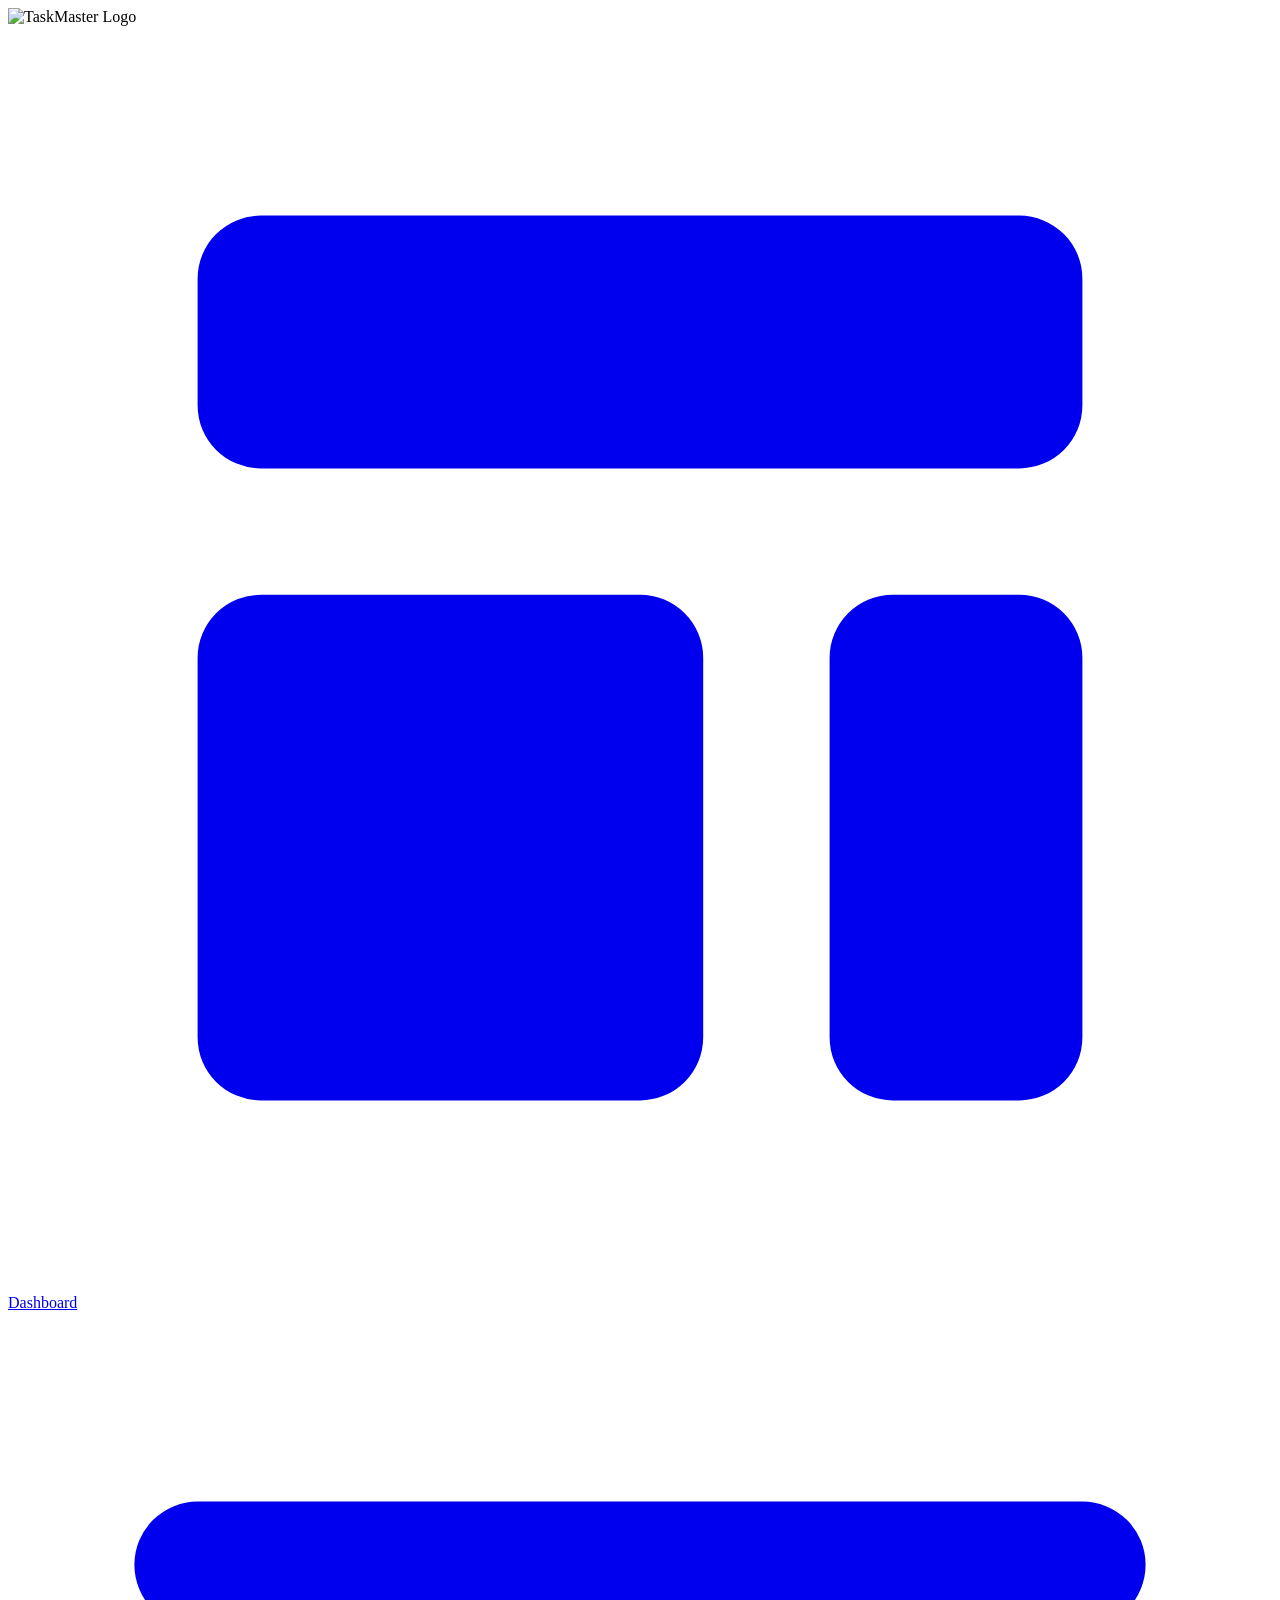
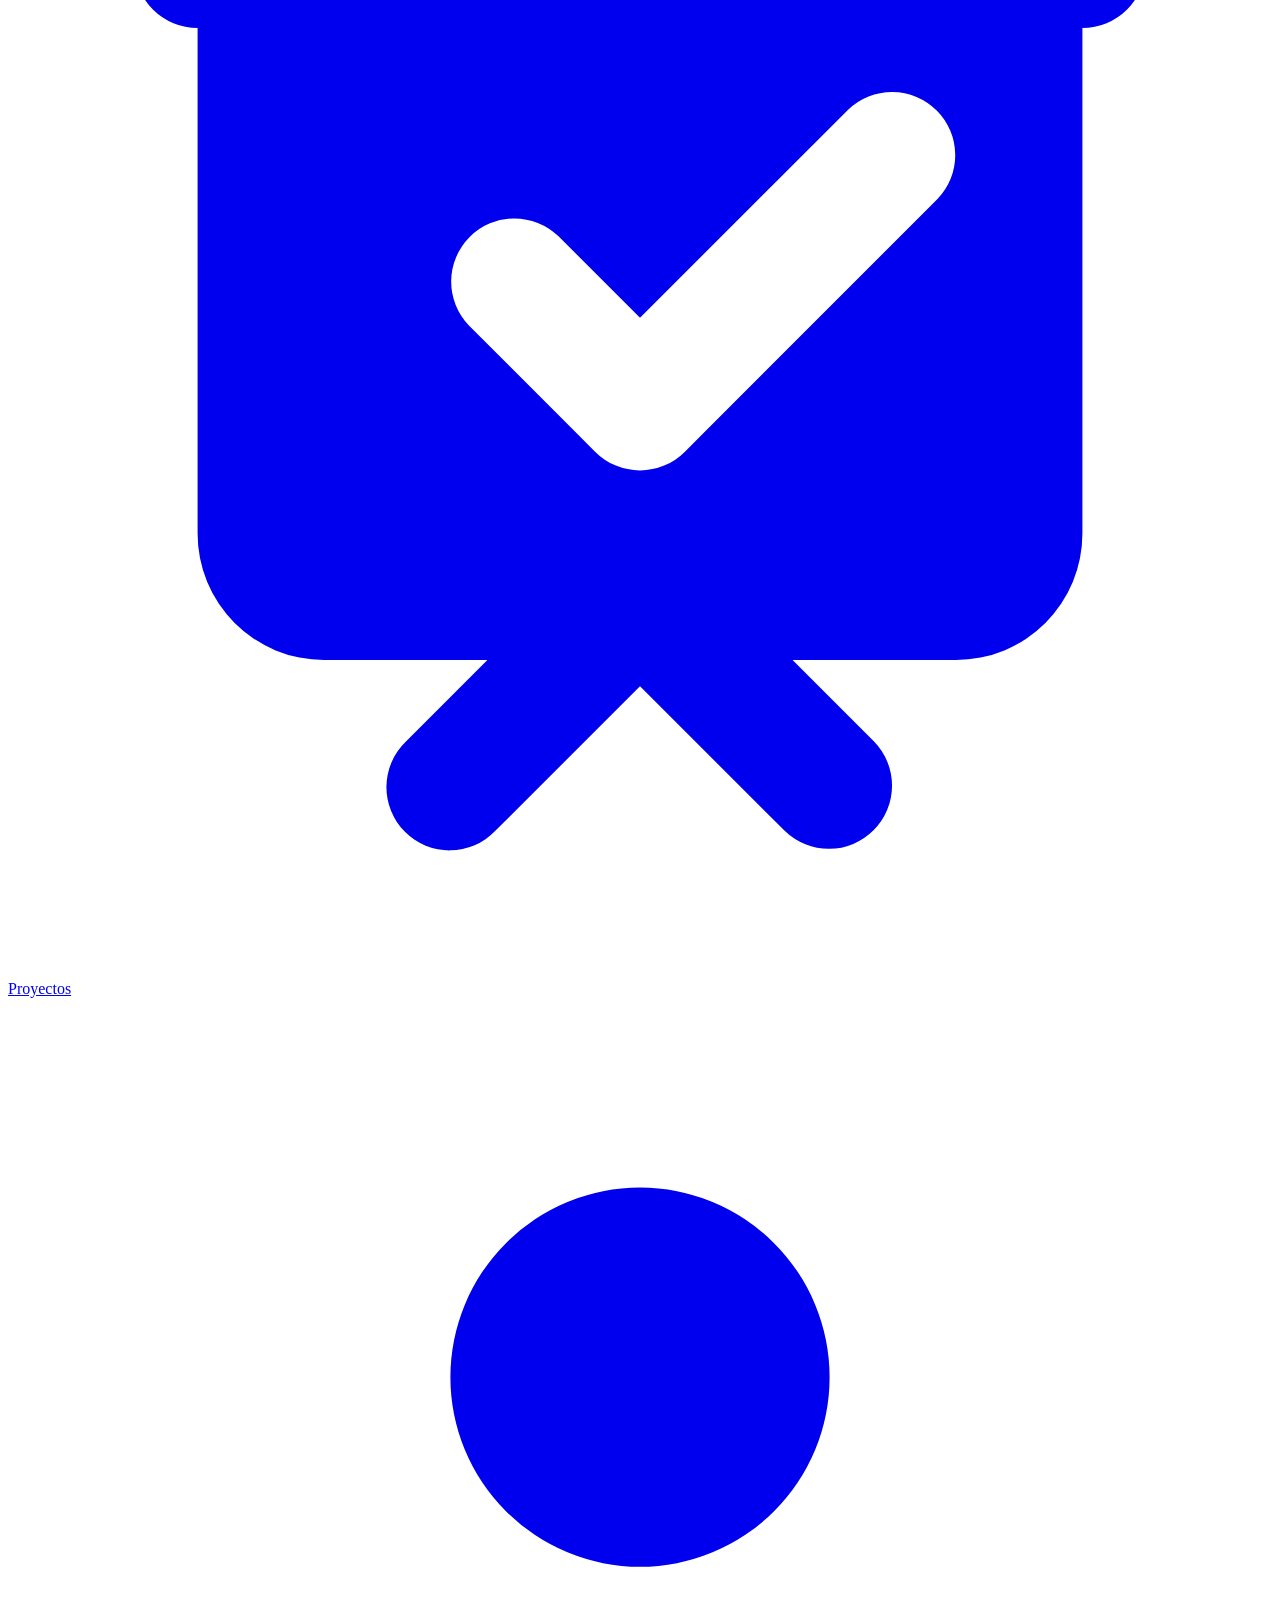
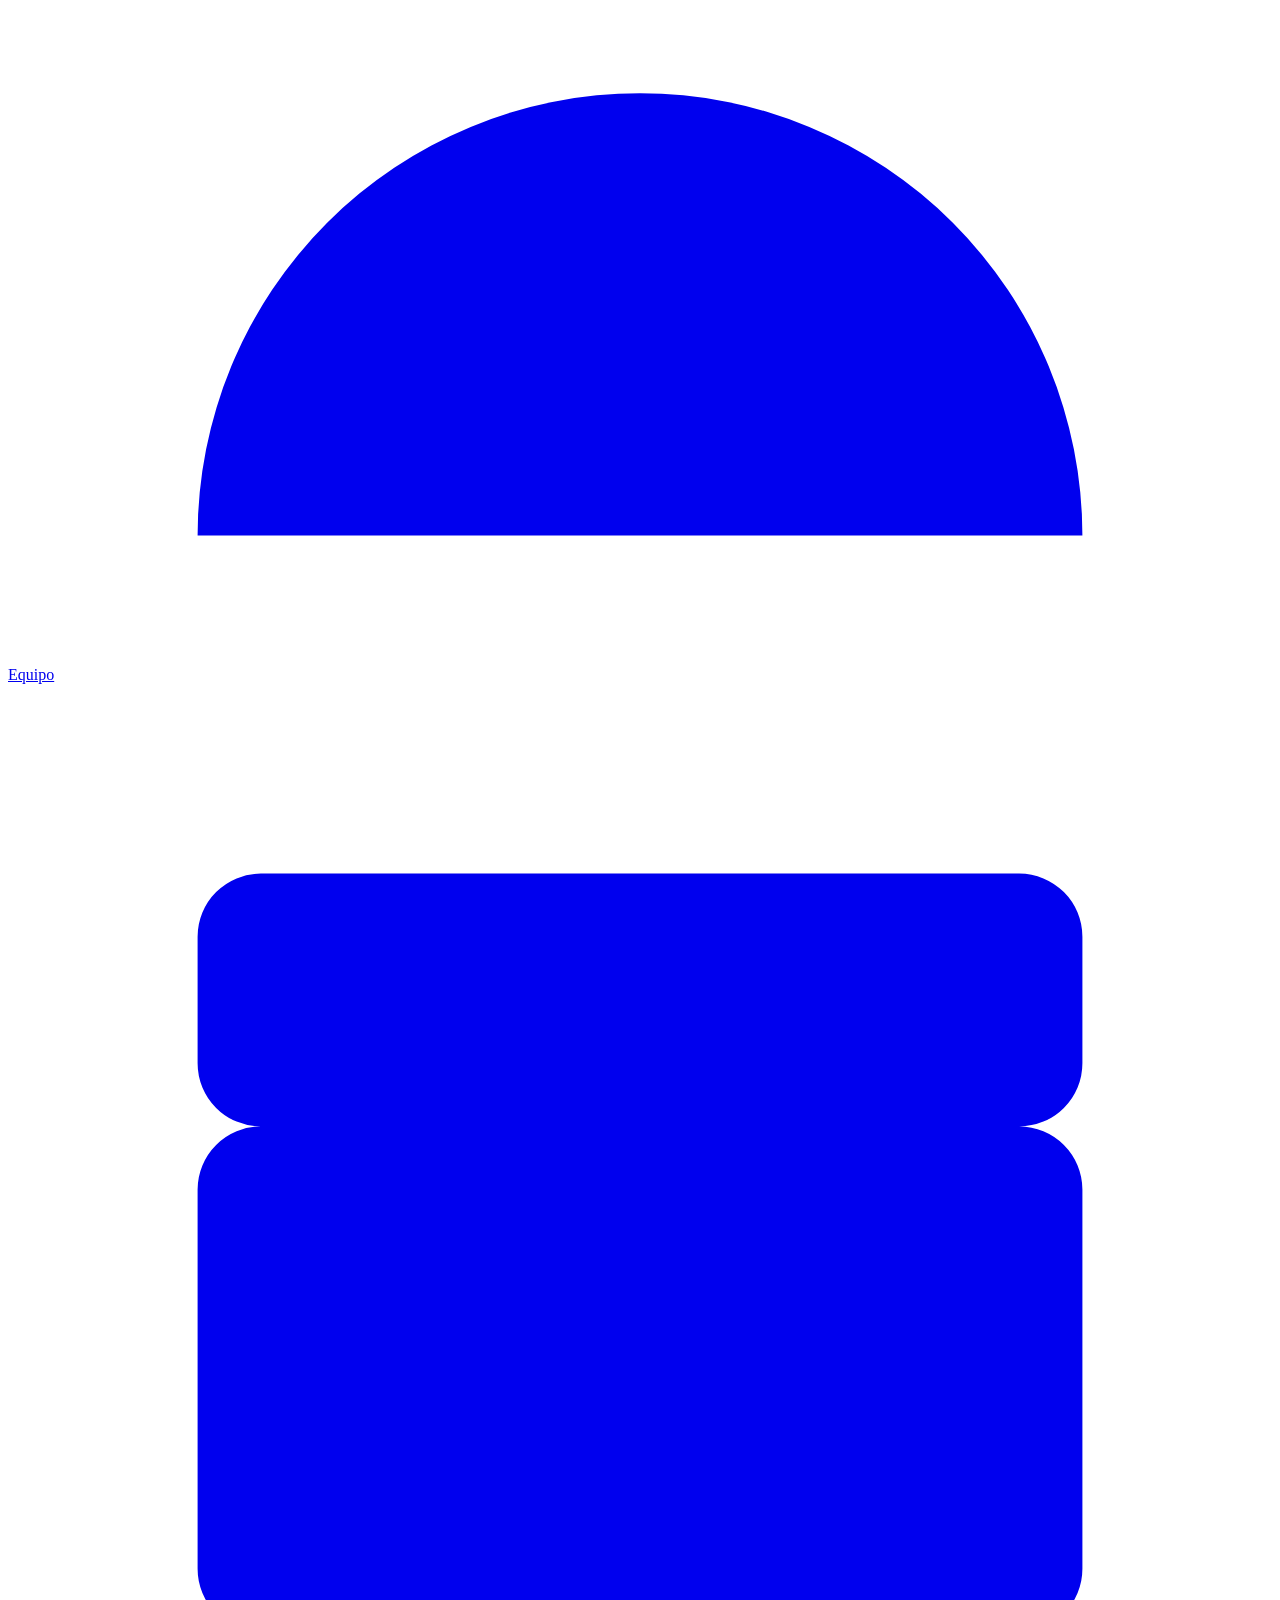
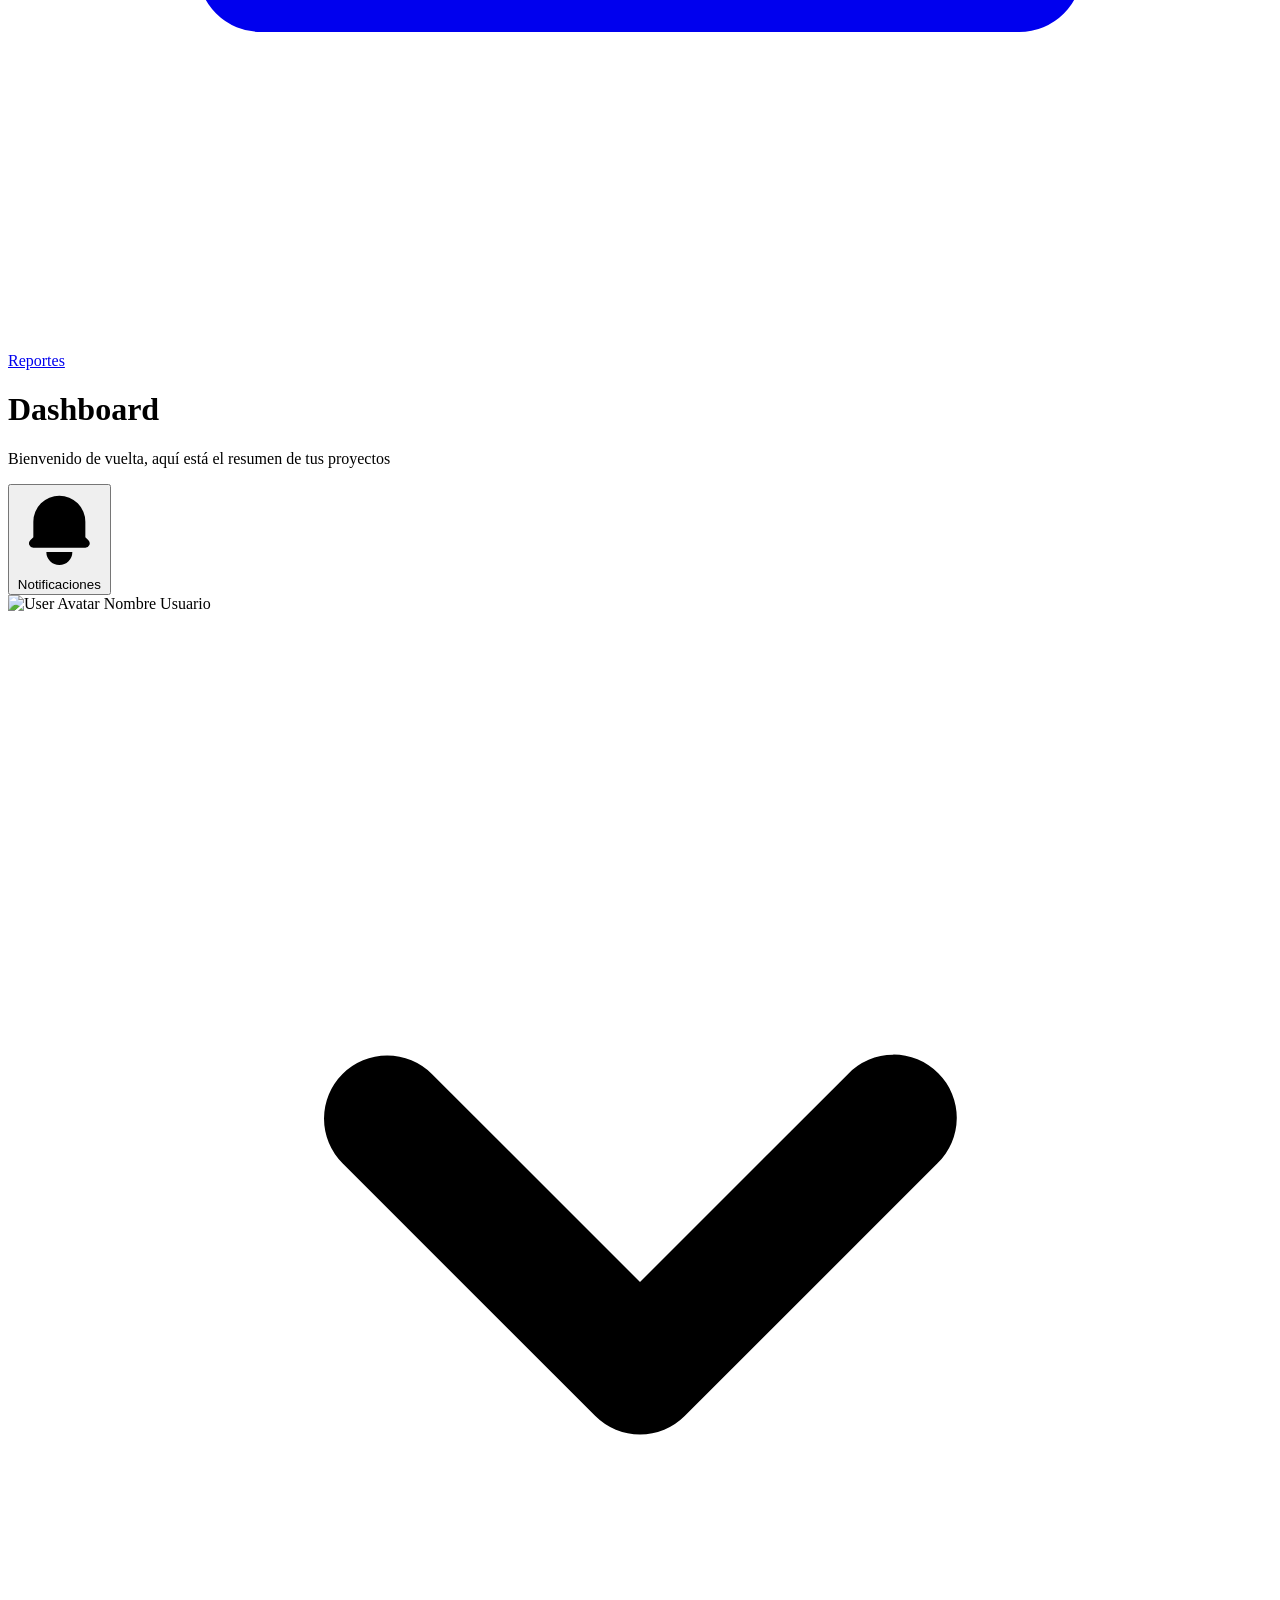
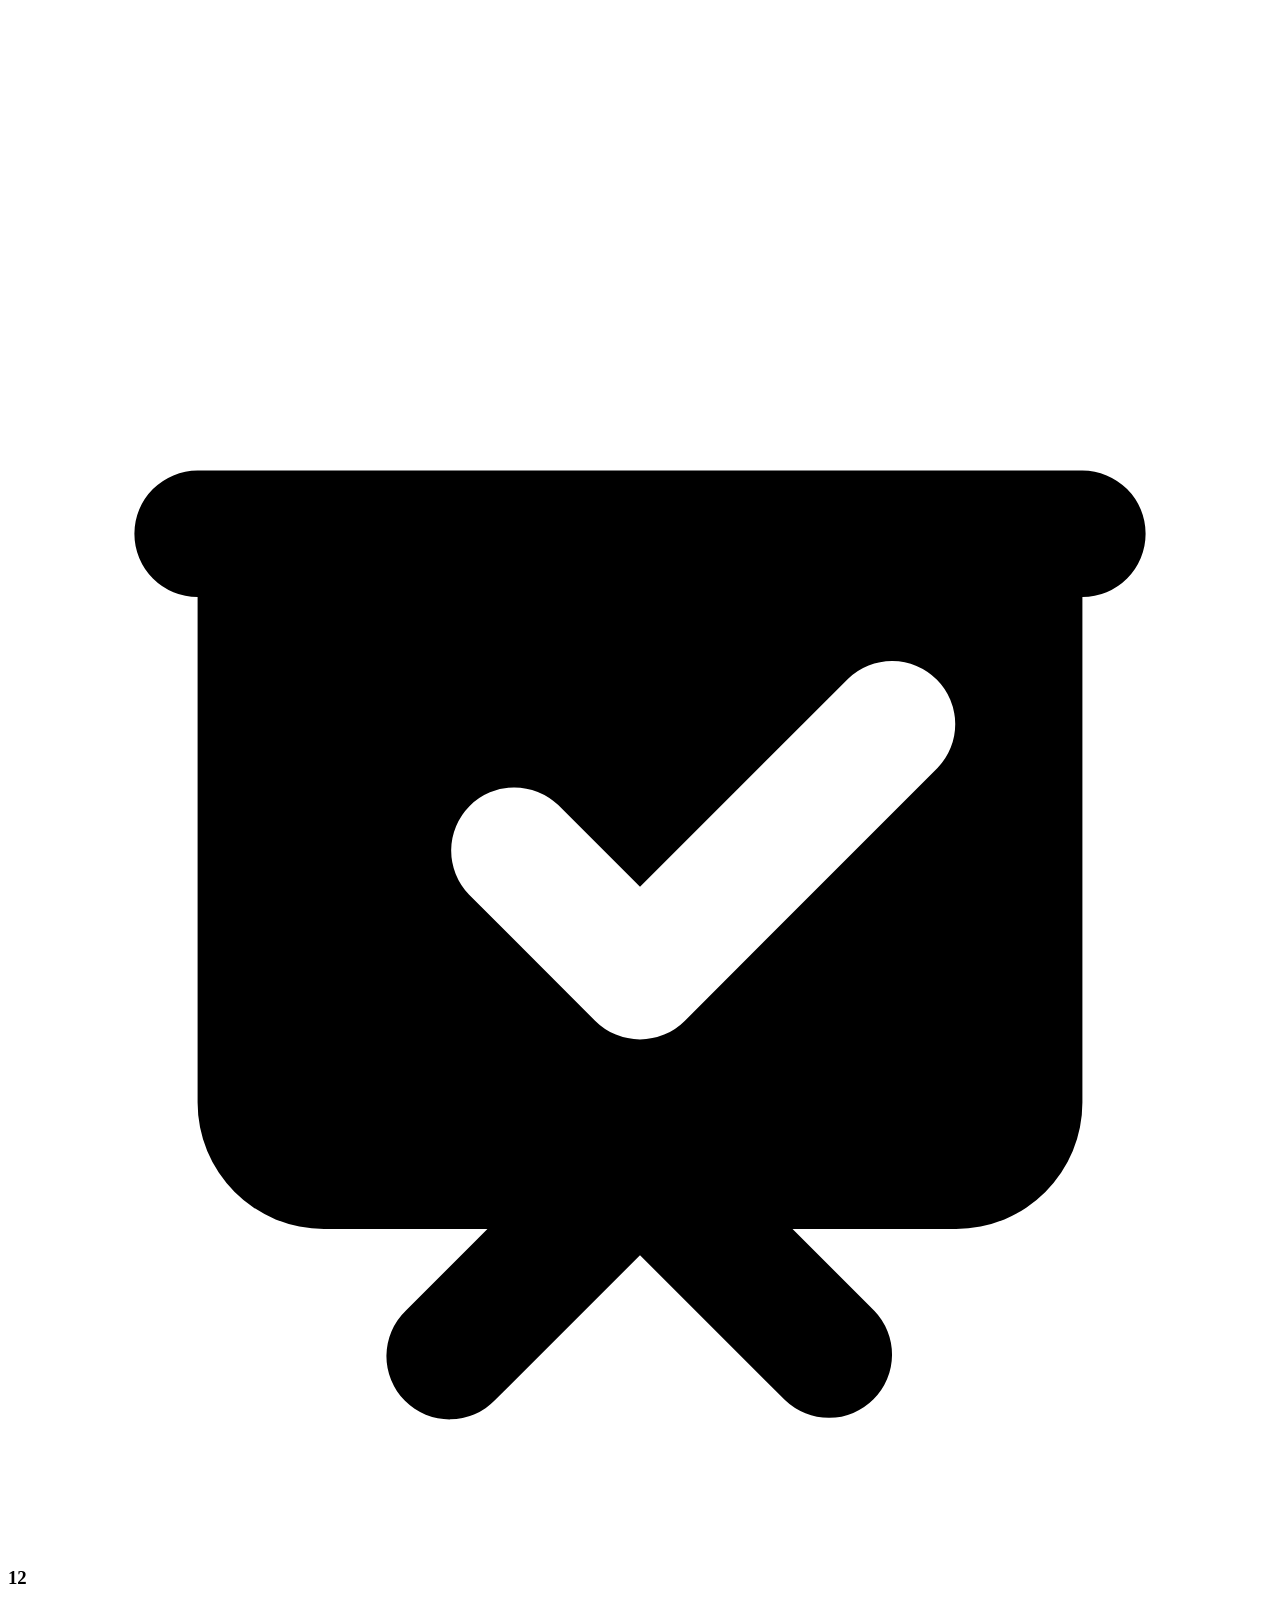
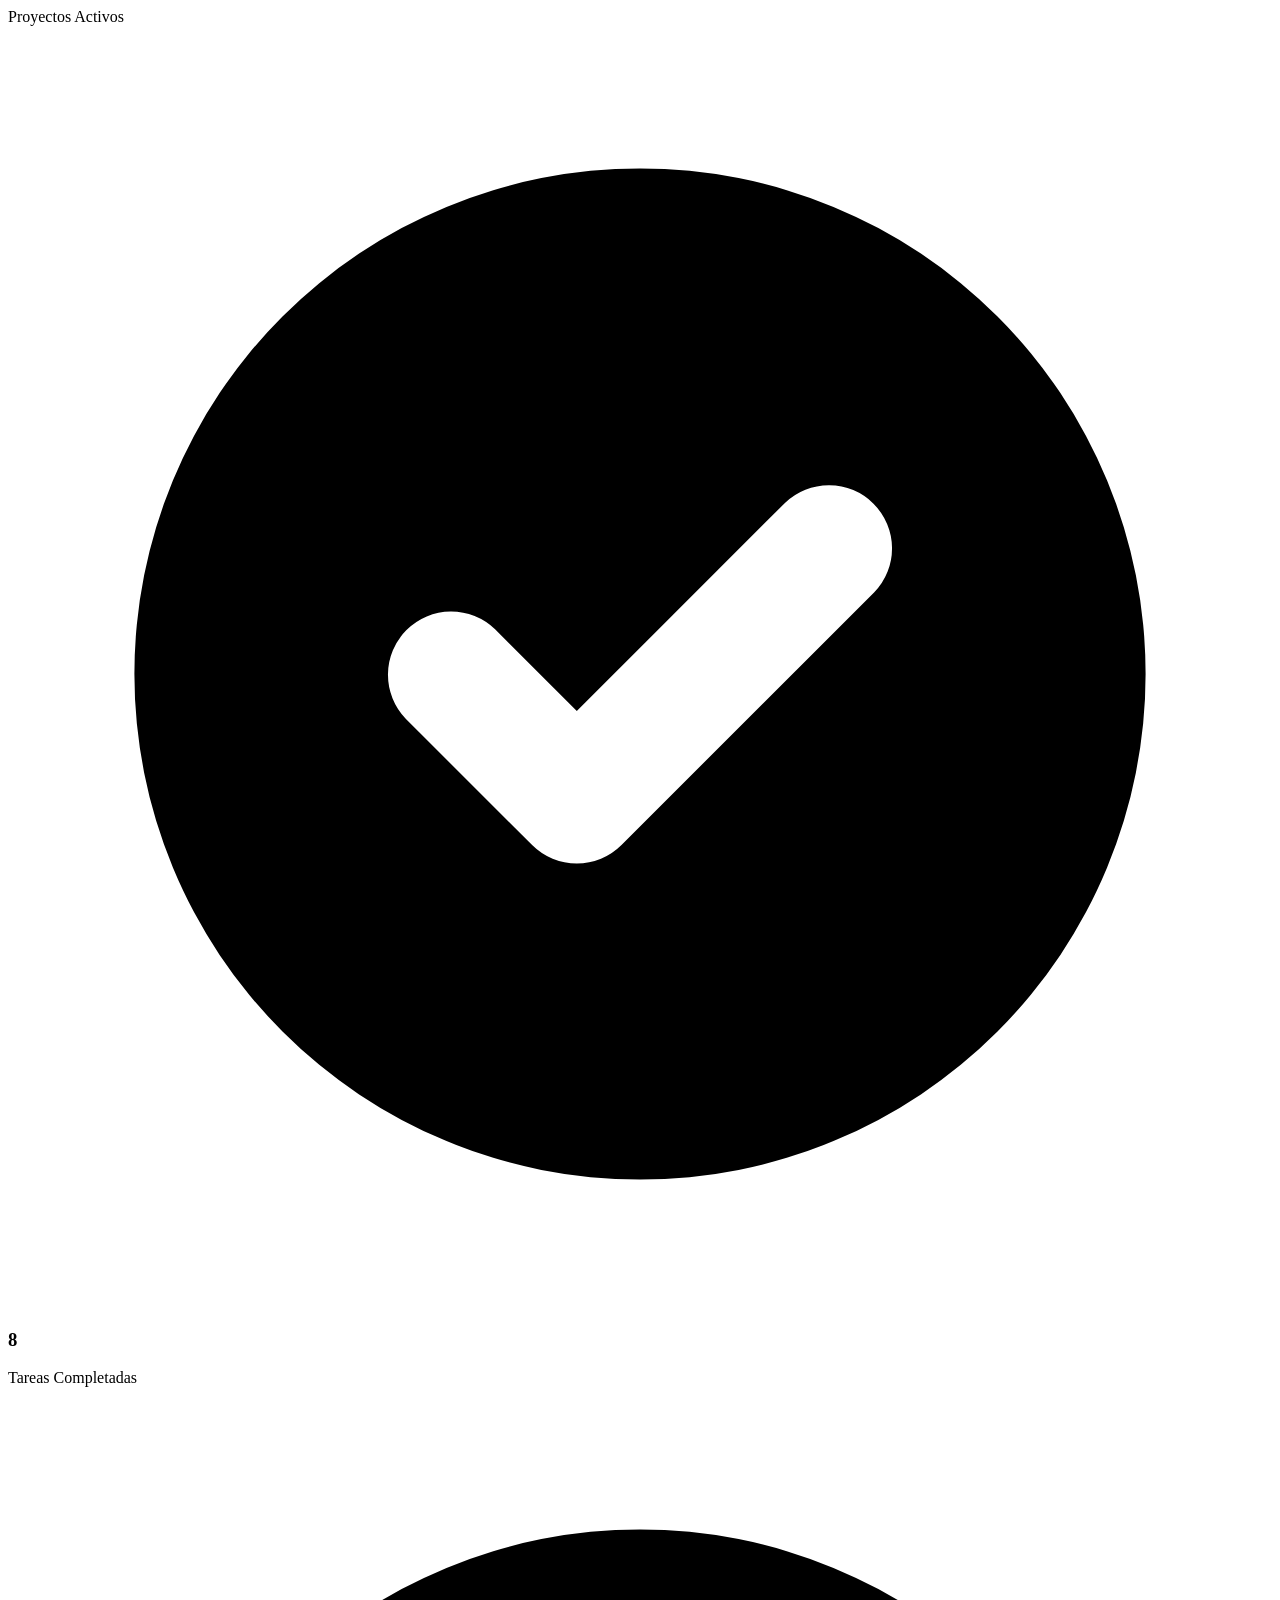
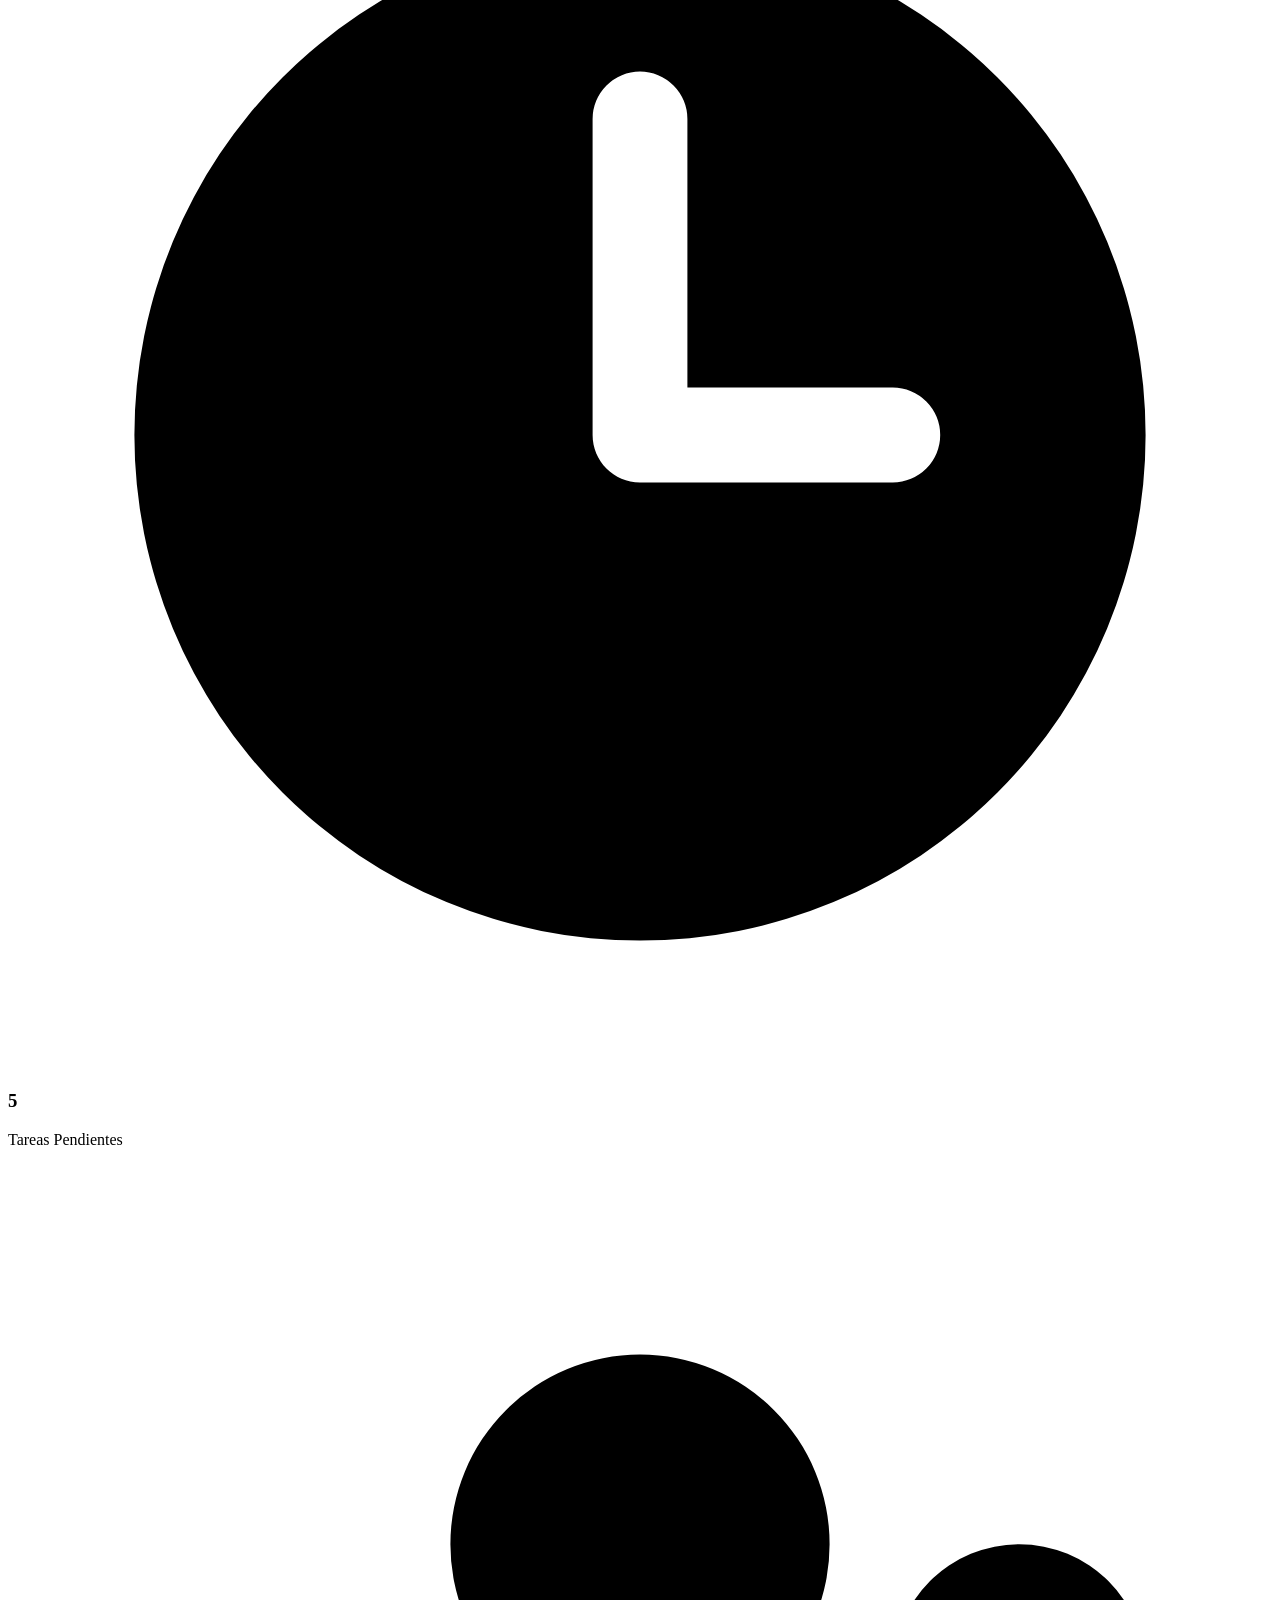
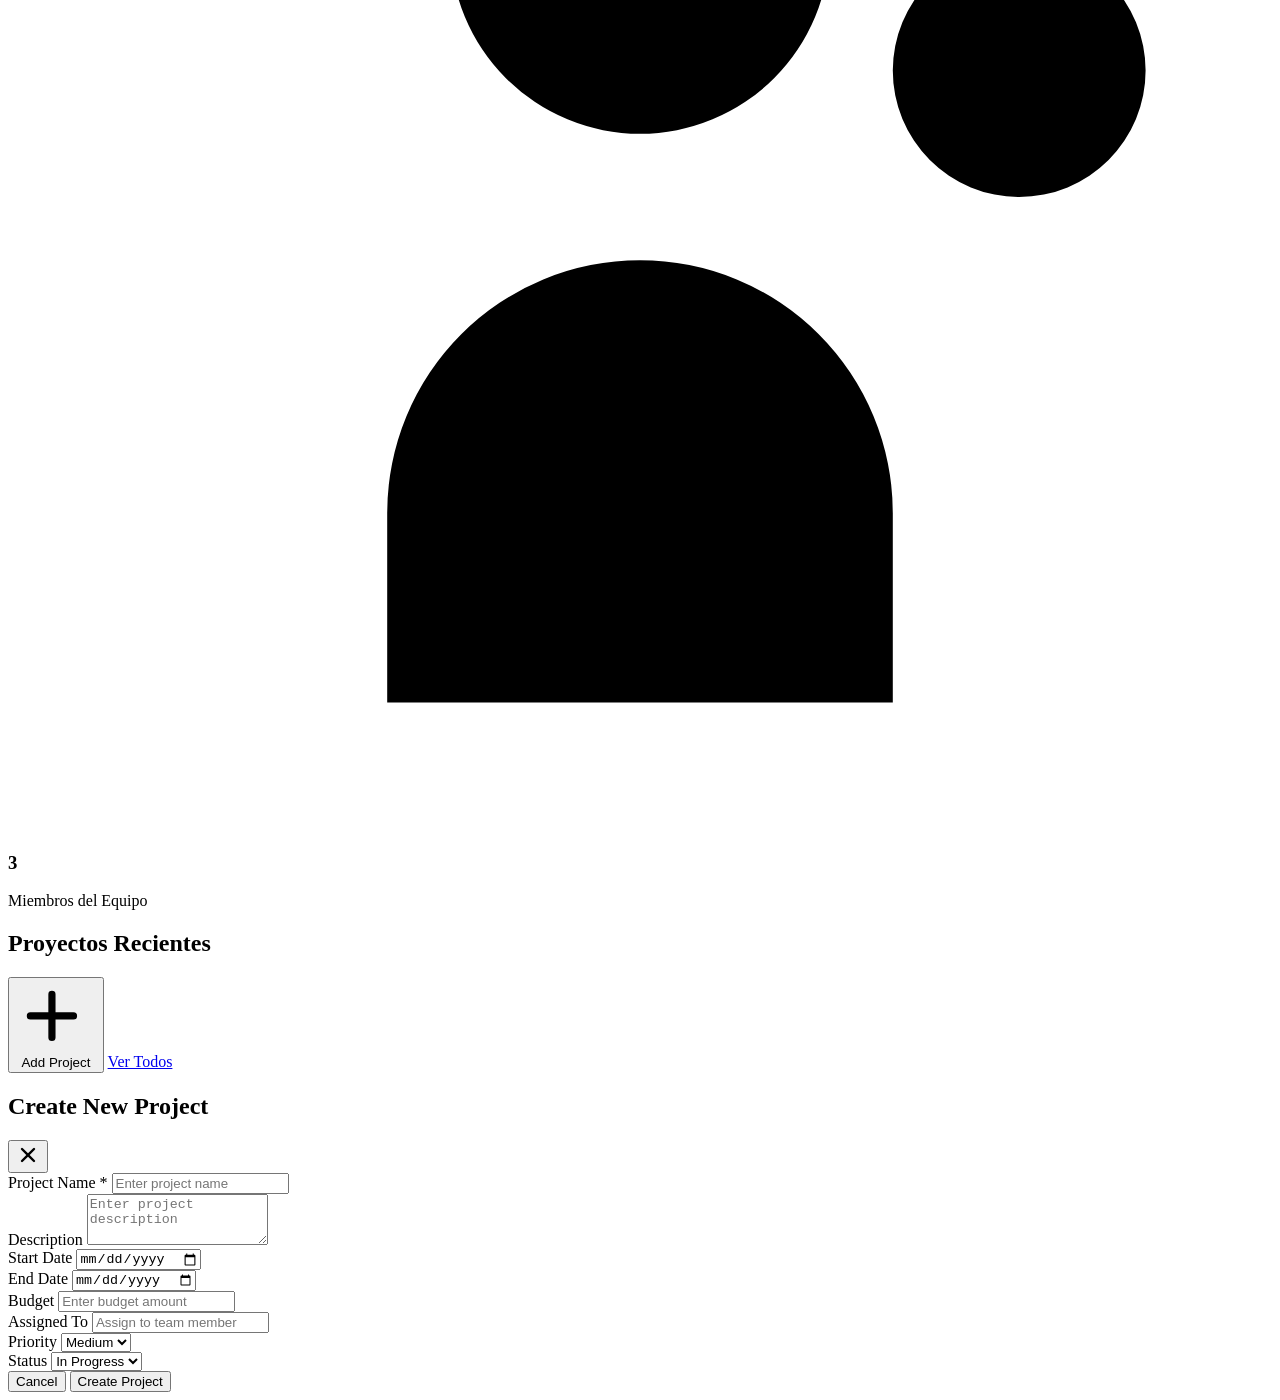
==== taskMaster/src/html/account.html @ b109d9be "Initial commit - add base files (HTML, CSS, JS)" ====
<!DOCTYPE html>
<html lang="en">
<head>
    <meta charset="UTF-8">
    <meta name="viewport" content="width=device-width, initial-scale=1.0">
    <title>TaskMaster - Dashboard</title>
    <meta name="description" content="Dashboard principal de TaskMaster para gestionar proyectos">
    <link rel="stylesheet" href="style.css">
    <link rel="shortcut icon" href="img/logonew.png">
</head>
<body class="dashboard-body">
    <div class="dashboard-container">
        <!-- Sidebar -->
        <aside class="dashboard-sidebar">
            <div class="sidebar-header">
                <img class="sidebar-logo" src="img/name-logonew.png" alt="TaskMaster Logo">
            </div>

            <nav class="sidebar-nav">
                <a href="#" class="nav-link active">
                    <svg class="nav-icon" fill="currentColor" viewBox="0 0 20 20">
                        <path d="M3 4a1 1 0 011-1h12a1 1 0 011 1v2a1 1 0 01-1 1H4a1 1 0 01-1-1V4zM3 10a1 1 0 011-1h6a1 1 0 011 1v6a1 1 0 01-1 1H4a1 1 0 01-1-1v-6zM14 9a1 1 0 00-1 1v6a1 1 0 001 1h2a1 1 0 001-1v-6a1 1 0 00-1-1h-2z"></path>
                    </svg>
                    Dashboard
                </a>
                <a href="project.html" class="nav-link">
                    <svg class="nav-icon" fill="currentColor" viewBox="0 0 20 20">
                        <path fill-rule="evenodd" d="M3 3a1 1 0 000 2v8a2 2 0 002 2h2.586l-1.293 1.293a1 1 0 101.414 1.414L10 15.414l2.293 2.293a1 1 0 001.414-1.414L12.414 15H15a2 2 0 002-2V5a1 1 0 100-2H3zm11.707 4.707a1 1 0 00-1.414-1.414L10 9.586 8.707 8.293a1 1 0 00-1.414 1.414l2 2a1 1 0 001.414 0l4-4z" clip-rule="evenodd"></path>
                    </svg>
                    Proyectos
                </a>
                <a href="#" class="nav-link">
                    <svg class="nav-icon" fill="currentColor" viewBox="0 0 20 20">
                        <path fill-rule="evenodd" d="M10 9a3 3 0 100-6 3 3 0 000 6zm-7 9a7 7 0 1114 0H3z" clip-rule="evenodd"></path>
                    </svg>
                    Equipo
                </a>
                <a href="#" class="nav-link">
                    <svg class="nav-icon" fill="currentColor" viewBox="0 0 20 20">
                        <path fill-rule="evenodd" d="M3 4a1 1 0 011-1h12a1 1 0 011 1v2a1 1 0 01-1 1H4a1 1 0 01-1-1V4zm0 4a1 1 0 011-1h12a1 1 0 011 1v6a1 1 0 01-1 1H4a1 1 0 01-1-1V8z" clip-rule="evenodd"></path>
                    </svg>
                    Reportes
                </a>
            </nav>
        </aside>

        <!-- Main Content -->
        <main class="dashboard-main">
            <!-- Header -->
            <header class="dashboard-header">
                <div class="header-left">
                    <h1 class="page-title">Dashboard</h1>
                    <p class="page-subtitle">Bienvenido de vuelta, aquí está el resumen de tus proyectos</p>
                </div>
                <div class="header-right">
                    <button class="btn-secondary">
                        <svg class="btn-icon" fill="currentColor" viewBox="0 0 20 20">
                            <path d="M10 2a6 6 0 00-6 6v3.586l-.707.707A1 1 0 004 14h12a1 1 0 00.707-1.707L16 11.586V8a6 6 0 00-6-6zM10 18a3 3 0 01-3-3h6a3 3 0 01-3 3z"></path>
                        </svg>
                        Notificaciones
                    </button>
                    <div class="user-profile">
                        <img src="img/user-avatar.jpg" alt="User Avatar" class="user-avatar">
                        <span class="user-name" id="userName">Nombre Usuario</span>
                        <svg class="dropdown-icon" fill="currentColor" viewBox="0 0 20 20">
                            <path fill-rule="evenodd" d="M5.293 7.293a1 1 0 011.414 0L10 10.586l3.293-3.293a1 1 0 111.414 1.414l-4 4a1 1 0 01-1.414 0l-4-4a1 1 0 010-1.414z" clip-rule="evenodd"></path>
                        </svg>
                    </div>
                </div>
            </header>

            <!-- Content -->
            <div class="dashboard-content">
                <!-- Stats Cards -->
                <div class="stats-grid">
                    <div class="stat-card">
                        <div class="stat-icon">
                            <svg fill="currentColor" viewBox="0 0 20 20">
                                <path fill-rule="evenodd" d="M3 3a1 1 0 000 2v8a2 2 0 002 2h2.586l-1.293 1.293a1 1 0 101.414 1.414L10 15.414l2.293 2.293a1 1 0 001.414-1.414L12.414 15H15a2 2 0 002-2V5a1 1 0 100-2H3zm11.707 4.707a1 1 0 00-1.414-1.414L10 9.586 8.707 8.293a1 1 0 00-1.414 1.414l2 2a1 1 0 001.414 0l4-4z" clip-rule="evenodd"></path>
                            </svg>
                        </div>
                        <div class="stat-content">
                            <h3 class="stat-number">12</h3>
                            <p class="stat-label">Proyectos Activos</p>
                        </div>
                    </div>

                    <div class="stat-card">
                        <div class="stat-icon">
                            <svg fill="currentColor" viewBox="0 0 20 20">
                                <path fill-rule="evenodd" d="M10 18a8 8 0 100-16 8 8 0 000 16zm3.707-9.293a1 1 0 00-1.414-1.414L9 10.586 7.707 9.293a1 1 0 00-1.414 1.414l2 2a1 1 0 001.414 0l4-4z" clip-rule="evenodd"></path>
                            </svg>
                        </div>
                        <div class="stat-content">
                            <h3 class="stat-number">8</h3>
                            <p class="stat-label">Tareas Completadas</p>
                        </div>
                    </div>

                    <div class="stat-card">
                        <div class="stat-icon">
                            <svg fill="currentColor" viewBox="0 0 20 20">
                                <path fill-rule="evenodd" d="M10 18a8 8 0 100-16 8 8 0 000 16zm.75-13a.75.75 0 00-1.5 0v5c0 .414.336.75.75.75h4a.75.75 0 000-1.5h-3.25V5z" clip-rule="evenodd"></path>
                            </svg>
                        </div>
                        <div class="stat-content">
                            <h3 class="stat-number">5</h3>
                            <p class="stat-label">Tareas Pendientes</p>
                        </div>
                    </div>

                    <div class="stat-card">
                        <div class="stat-icon">
                            <svg fill="currentColor" viewBox="0 0 20 20">
                                <path d="M13 6a3 3 0 11-6 0 3 3 0 016 0zM18 8a2 2 0 11-4 0 2 2 0 014 0zM14 15a4 4 0 00-8 0v3h8v-3z"></path>
                            </svg>
                        </div>
                        <div class="stat-content">
                            <h3 class="stat-number">3</h3>
                            <p class="stat-label">Miembros del Equipo</p>
                        </div>
                    </div>
                </div>

                <!-- Projects Section -->
                <div class="projects-section">
                    <div class="section-header">
                        <h2 class="section-title">Proyectos Recientes</h2>
                        <div class="section-actions">
                            <button id="addProjectBtn" class="btn-primary">
                                <svg class="btn-icon" fill="currentColor" viewBox="0 0 20 20" style="margin-right: 8px;">
                                    <path fill-rule="evenodd" d="M10 3a1 1 0 011 1v5h5a1 1 0 110 2h-5v5a1 1 0 11-2 0v-5H4a1 1 0 110-2h5V4a1 1 0 011-1z" clip-rule="evenodd"></path>
                                </svg>
                                Add Project
                            </button>
                            <a href="project.html" class="btn-secondary">Ver Todos</a>
                        </div>
                    </div>

                    <div class="projects-grid" id="projectsGrid">
                        <!-- Projects will be dynamically loaded here -->
                    </div>
                </div>
            </div>
        </main>
    </div>

    <!-- Project Creation Modal -->
    <div id="projectModal" class="modal-overlay">
        <div class="modal-container">
            <div class="modal-content">
                <div class="modal-header">
                    <h2 class="modal-title">Create New Project</h2>
                    <button id="closeProjectModal" class="modal-close">
                        <svg width="24" height="24" fill="currentColor" viewBox="0 0 20 20">
                            <path fill-rule="evenodd" d="M4.293 4.293a1 1 0 011.414 0L10 8.586l4.293-4.293a1 1 0 111.414 1.414L11.414 10l4.293 4.293a1 1 0 01-1.414 1.414L10 11.414l-4.293 4.293a1 1 0 01-1.414-1.414L8.586 10 4.293 5.707a1 1 0 010-1.414z" clip-rule="evenodd"></path>
                        </svg>
                    </button>
                </div>

                <form id="projectForm" class="modal-form">
                    <div class="form-row">
                        <div class="form-group">
                            <label class="form-label">Project Name *</label>
                            <input id="projectName" type="text" class="form-input" placeholder="Enter project name" required>
                        </div>
                    </div>

                    <div class="form-row">
                        <div class="form-group">
                            <label class="form-label">Description</label>
                            <textarea id="projectDescription" class="form-textarea" placeholder="Enter project description" rows="3"></textarea>
                        </div>
                    </div>

                    <div class="form-row">
                        <div class="form-group">
                            <label class="form-label">Start Date</label>
                            <input id="projectStartDate" type="date" class="form-input">
                        </div>
                        <div class="form-group">
                            <label class="form-label">End Date</label>
                            <input id="projectEndDate" type="date" class="form-input">
                        </div>
                    </div>

                    <div class="form-row">
                        <div class="form-group">
                            <label class="form-label">Budget</label>
                            <input id="projectBudget" type="number" class="form-input" placeholder="Enter budget amount" min="0" step="0.01">
                        </div>
                        <div class="form-group">
                            <label class="form-label">Assigned To</label>
                            <input id="projectAssignee" type="text" class="form-input" placeholder="Assign to team member">
                        </div>
                    </div>

                    <div class="form-row">
                        <div class="form-group">
                            <label class="form-label">Priority</label>
                            <select id="projectPriority" class="form-select">
                                <option value="low">Low</option>
                                <option value="medium" selected>Medium</option>
                                <option value="high">High</option>
                            </select>
                        </div>
                        <div class="form-group">
                            <label class="form-label">Status</label>
                            <select id="projectStatus" class="form-select">
                                <option value="pending">Pending</option>
                                <option value="in-progress" selected>In Progress</option>
                                <option value="completed">Completed</option>
                            </select>
                        </div>
                    </div>

                    <div class="modal-actions">
                        <button type="button" id="cancelProjectBtn" class="btn-secondary">Cancel</button>
                        <button type="submit" class="btn-primary">Create Project</button>
                    </div>
                </form>
            </div>
        </div>
    </div>

    <script src="account.js"></script>
</body>
</html>
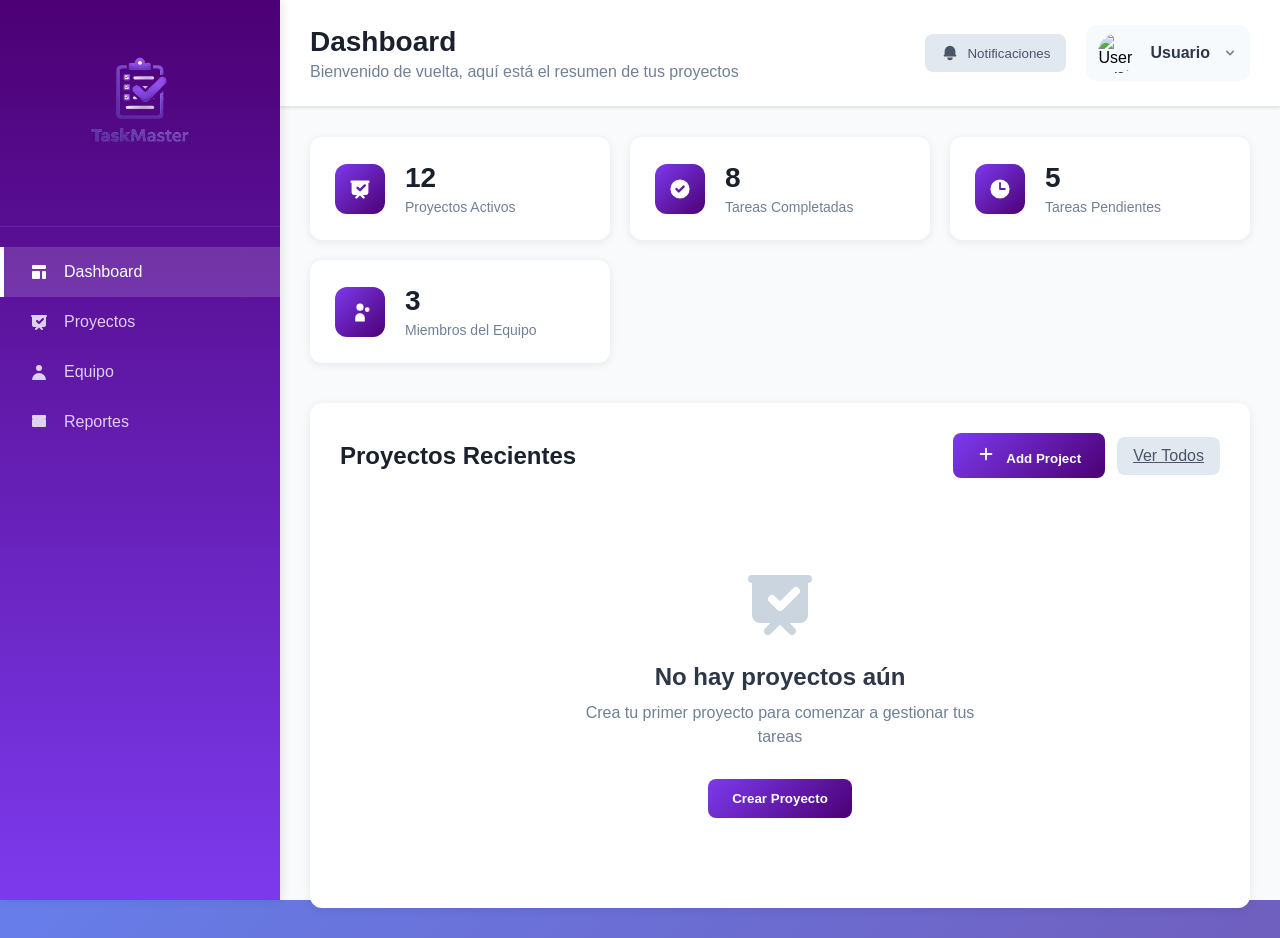
==== commit a89f2605: "solution to routing problems" ====
--- a/taskMaster/src/html/account.html
+++ b/taskMaster/src/html/account.html
@@ -5,15 +5,15 @@
     <meta name="viewport" content="width=device-width, initial-scale=1.0">
     <title>TaskMaster - Dashboard</title>
     <meta name="description" content="Dashboard principal de TaskMaster para gestionar proyectos">
-    <link rel="stylesheet" href="style.css">
-    <link rel="shortcut icon" href="img/logonew.png">
+    <link rel="stylesheet" href="../css/style.css">
+    <link rel="shortcut icon" href="../../img/logonew.png">
 </head>
 <body class="dashboard-body">
     <div class="dashboard-container">
         <!-- Sidebar -->
         <aside class="dashboard-sidebar">
             <div class="sidebar-header">
-                <img class="sidebar-logo" src="img/name-logonew.png" alt="TaskMaster Logo">
+                <img class="sidebar-logo" src="../../img/name-logonew.png" alt="TaskMaster Logo">
             </div>
 
             <nav class="sidebar-nav">
@@ -223,6 +223,6 @@
         </div>
     </div>
 
-    <script src="account.js"></script>
+    <script src="../js/account.js"></script>
 </body>
-</html>+</html>
--- a/taskMaster/src/css/style.css
+++ b/taskMaster/src/css/style.css
@@ -0,0 +1,986 @@
+/* Global Styles */
+body, html {
+    margin: 0;
+    padding: 0;
+    font-family: 'Segoe UI', Tahoma, Geneva, Verdana, sans-serif;
+    height: 100%;
+    background: linear-gradient(135deg, #667eea 0%, #764ba2 100%);
+    display: flex;
+    flex-direction: column;
+    min-height: 100vh;
+}
+
+/* Login Container - Centered Layout */
+.login-container {
+    flex: 1;
+    display: flex;
+    justify-content: center;
+    align-items: center;
+    padding: 20px;
+    min-height: calc(100vh - 60px); /* Account for footer */
+}
+
+.login-card {
+    background: white;
+    border-radius: 20px;
+    box-shadow: 0 20px 40px rgba(0, 0, 0, 0.1);
+    width: 100%;
+    max-width: 400px;
+    overflow: hidden;
+    animation: slideUp 0.5s ease-out;
+}
+
+@keyframes slideUp {
+    from {
+        opacity: 0;
+        transform: translateY(30px);
+    }
+    to {
+        opacity: 1;
+        transform: translateY(0);
+    }
+}
+
+/* Logo Section */
+.logo-section {
+    background: linear-gradient(135deg, #4c0074 0%, #7c3aed 100%);
+    padding: 30px 20px;
+    text-align: center;
+}
+
+.logo {
+    width: 120px;
+    height: auto;
+    transition: transform 0.3s ease;
+}
+
+.logo:hover {
+    transform: scale(1.05);
+}
+
+/* Login Content */
+.login-content {
+    padding: 40px 30px 30px;
+}
+
+.login-title {
+    font-size: 28px;
+    font-weight: 700;
+    color: #333;
+    margin: 0 0 10px 0;
+    text-align: center;
+}
+
+.login-subtitle {
+    color: #666;
+    font-size: 16px;
+    text-align: center;
+    margin-bottom: 30px;
+    line-height: 1.5;
+}
+
+/* Form Styles */
+.login-form {
+    width: 100%;
+}
+
+.form-group {
+    margin-bottom: 20px;
+}
+
+.form-label {
+    display: block;
+    font-weight: 600;
+    color: #333;
+    margin-bottom: 8px;
+    font-size: 14px;
+}
+
+.form-input {
+    width: 100%;
+    padding: 15px 20px;
+    border: 2px solid #e1e5e9;
+    border-radius: 12px;
+    font-size: 16px;
+    transition: all 0.3s ease;
+    box-sizing: border-box;
+    background-color: #f8f9fa;
+}
+
+.form-input:focus {
+    outline: none;
+    border-color: #7c3aed;
+    background-color: white;
+    box-shadow: 0 0 0 3px rgba(124, 58, 237, 0.1);
+}
+
+.form-input::placeholder {
+    color: #adb5bd;
+}
+
+/* Form Links */
+.form-links {
+    display: flex;
+    justify-content: space-between;
+    margin-bottom: 25px;
+}
+
+.link {
+    color: #7c3aed;
+    text-decoration: none;
+    font-size: 14px;
+    font-weight: 500;
+    transition: color 0.3s ease;
+}
+
+.link:hover {
+    color: #4c0074;
+    text-decoration: underline;
+}
+
+/* Login Button */
+.btn-login {
+    width: 100%;
+    background: linear-gradient(135deg, #7c3aed 0%, #4c0074 100%);
+    color: white;
+    border: none;
+    padding: 16px 20px;
+    border-radius: 12px;
+    font-size: 16px;
+    font-weight: 600;
+    cursor: pointer;
+    transition: all 0.3s ease;
+    box-shadow: 0 4px 15px rgba(124, 58, 237, 0.3);
+}
+
+.btn-login:hover {
+    transform: translateY(-2px);
+    box-shadow: 0 6px 20px rgba(124, 58, 237, 0.4);
+}
+
+.btn-login:active {
+    transform: translateY(0);
+}
+
+/* Footer */
+.footer {
+    text-align: center;
+    padding: 20px;
+    color: white;
+    background: rgba(0, 0, 0, 0.8);
+    margin-top: auto;
+}
+
+.footer p {
+    margin: 0;
+    font-size: 14px;
+    opacity: 0.8;
+}
+
+/* Responsive Design */
+@media (max-width: 480px) {
+    .login-card {
+        margin: 20px;
+        max-width: none;
+    }
+
+    .login-content {
+        padding: 30px 20px 20px;
+    }
+
+    .login-title {
+        font-size: 24px;
+    }
+
+    .form-links {
+        flex-direction: column;
+        gap: 10px;
+    }
+}
+
+/* ===== DASHBOARD STYLES ===== */
+
+.dashboard-body {
+    font-family: 'Segoe UI', Tahoma, Geneva, Verdana, sans-serif;
+    margin: 0;
+    padding: 0;
+    background-color: #f8fafc;
+    min-height: 100vh;
+}
+
+.dashboard-container {
+    display: flex;
+    min-height: 100vh;
+}
+
+/* Sidebar */
+.dashboard-sidebar {
+    width: 280px;
+    background: linear-gradient(180deg, #4c0074 0%, #7c3aed 100%);
+    color: white;
+    padding: 0;
+    box-shadow: 2px 0 10px rgba(0, 0, 0, 0.1);
+    position: fixed;
+    height: 100vh;
+    overflow-y: auto;
+    z-index: 1000;
+}
+
+.sidebar-header {
+    padding: 30px 25px;
+    border-bottom: 1px solid rgba(255, 255, 255, 0.1);
+    text-align: center;
+}
+
+.sidebar-logo {
+    width: 220px;
+    height: auto;
+    margin-bottom: 15px;
+}
+
+.sidebar-title {
+    font-size: 20px;
+    font-weight: 700;
+    margin: 0;
+    color: white;
+}
+
+.sidebar-nav {
+    padding: 20px 0;
+}
+
+.nav-link {
+    display: flex;
+    align-items: center;
+    padding: 15px 25px;
+    color: rgba(255, 255, 255, 0.8);
+    text-decoration: none;
+    transition: all 0.3s ease;
+    border-left: 4px solid transparent;
+}
+
+.nav-link:hover {
+    background-color: rgba(255, 255, 255, 0.1);
+    color: white;
+    border-left-color: rgba(255, 255, 255, 0.5);
+}
+
+.nav-link.active {
+    background-color: rgba(255, 255, 255, 0.15);
+    color: white;
+    border-left-color: white;
+}
+
+.nav-icon {
+    width: 20px;
+    height: 20px;
+    margin-right: 15px;
+    flex-shrink: 0;
+}
+
+/* Main Content */
+.dashboard-main {
+    flex: 1;
+    margin-left: 280px;
+    background-color: #f8fafc;
+}
+
+/* Header */
+.dashboard-header {
+    background: white;
+    padding: 25px 30px;
+    border-bottom: 1px solid #e2e8f0;
+    display: flex;
+    justify-content: space-between;
+    align-items: center;
+    box-shadow: 0 1px 3px rgba(0, 0, 0, 0.1);
+}
+
+.header-left .page-title {
+    font-size: 28px;
+    font-weight: 700;
+    color: #1a202c;
+    margin: 0 0 5px 0;
+}
+
+.header-left .page-subtitle {
+    color: #718096;
+    margin: 0;
+    font-size: 16px;
+}
+
+.header-right {
+    display: flex;
+    align-items: center;
+    gap: 20px;
+}
+
+.btn-secondary {
+    display: flex;
+    align-items: center;
+    gap: 8px;
+    padding: 10px 16px;
+    background-color: #e2e8f0;
+    color: #4a5568;
+    border: none;
+    border-radius: 8px;
+    font-weight: 500;
+    cursor: pointer;
+    transition: all 0.3s ease;
+}
+
+.btn-secondary:hover {
+    background-color: #cbd5e0;
+}
+
+.btn-icon {
+    width: 18px;
+    height: 18px;
+}
+
+.user-profile {
+    display: flex;
+    align-items: center;
+    gap: 12px;
+    padding: 8px 12px;
+    border-radius: 12px;
+    background-color: #f7fafc;
+    cursor: pointer;
+    transition: background-color 0.3s ease;
+}
+
+.user-profile:hover {
+    background-color: #edf2f7;
+}
+
+.user-avatar {
+    width: 40px;
+    height: 40px;
+    border-radius: 50%;
+    object-fit: cover;
+}
+
+.user-name {
+    font-weight: 600;
+    color: #2d3748;
+}
+
+.dropdown-icon {
+    width: 16px;
+    height: 16px;
+    color: #718096;
+}
+
+/* Dashboard Content */
+.dashboard-content {
+    padding: 30px;
+}
+
+/* Stats Grid */
+.stats-grid {
+    display: grid;
+    grid-template-columns: repeat(auto-fit, minmax(250px, 1fr));
+    gap: 20px;
+    margin-bottom: 40px;
+}
+
+.stat-card {
+    background: white;
+    padding: 25px;
+    border-radius: 12px;
+    box-shadow: 0 2px 10px rgba(0, 0, 0, 0.08);
+    display: flex;
+    align-items: center;
+    gap: 20px;
+    transition: transform 0.3s ease, box-shadow 0.3s ease;
+}
+
+.stat-card:hover {
+    transform: translateY(-2px);
+    box-shadow: 0 4px 20px rgba(0, 0, 0, 0.12);
+}
+
+.stat-icon {
+    width: 50px;
+    height: 50px;
+    background: linear-gradient(135deg, #7c3aed 0%, #4c0074 100%);
+    border-radius: 12px;
+    display: flex;
+    align-items: center;
+    justify-content: center;
+    color: white;
+    flex-shrink: 0;
+}
+
+.stat-icon svg {
+    width: 24px;
+    height: 24px;
+}
+
+.stat-content h3 {
+    font-size: 28px;
+    font-weight: 700;
+    color: #1a202c;
+    margin: 0 0 5px 0;
+}
+
+.stat-content p {
+    color: #718096;
+    margin: 0;
+    font-size: 14px;
+}
+
+/* Projects Section */
+.projects-section {
+    background: white;
+    border-radius: 12px;
+    padding: 30px;
+    box-shadow: 0 2px 10px rgba(0, 0, 0, 0.08);
+}
+
+.section-header {
+    display: flex;
+    justify-content: space-between;
+    align-items: center;
+    margin-bottom: 25px;
+}
+
+.section-actions {
+    display: flex;
+    gap: 12px;
+    align-items: center;
+}
+
+.section-title {
+    font-size: 24px;
+    font-weight: 700;
+    color: #1a202c;
+    margin: 0;
+}
+
+.btn-primary {
+    background: linear-gradient(135deg, #7c3aed 0%, #4c0074 100%);
+    color: white;
+    border: none;
+    padding: 12px 24px;
+    border-radius: 8px;
+    font-weight: 600;
+    cursor: pointer;
+    transition: all 0.3s ease;
+    text-decoration: none;
+    display: inline-block;
+}
+
+.btn-primary:hover {
+    transform: translateY(-2px);
+    box-shadow: 0 4px 15px rgba(124, 58, 237, 0.3);
+}
+
+/* Projects Grid */
+.projects-grid {
+    display: grid;
+    grid-template-columns: repeat(auto-fit, minmax(350px, 1fr));
+    gap: 20px;
+}
+
+.project-card-modern {
+    border: 1px solid #e2e8f0;
+    border-radius: 12px;
+    padding: 20px;
+    transition: all 0.3s ease;
+    background: white;
+}
+
+.project-card-modern:hover {
+    box-shadow: 0 4px 20px rgba(0, 0, 0, 0.1);
+    border-color: #7c3aed;
+    transform: translateY(-2px);
+    cursor: pointer;
+}
+
+.project-header {
+    display: flex;
+    justify-content: space-between;
+    align-items: flex-start;
+    margin-bottom: 12px;
+}
+
+.project-title {
+    font-size: 18px;
+    font-weight: 600;
+    color: #1a202c;
+    margin: 0;
+}
+
+.project-status {
+    padding: 4px 12px;
+    border-radius: 20px;
+    font-size: 12px;
+    font-weight: 600;
+    text-transform: uppercase;
+}
+
+.status-active {
+    background-color: #dcfce7;
+    color: #166534;
+}
+
+.status-completed {
+    background-color: #dbeafe;
+    color: #1e40af;
+}
+
+.status-pending {
+    background-color: #fef3c7;
+    color: #92400e;
+}
+
+.project-description {
+    color: #718096;
+    margin: 0 0 15px 0;
+    line-height: 1.5;
+}
+
+.project-meta {
+    display: flex;
+    justify-content: space-between;
+    align-items: center;
+}
+
+.project-date {
+    font-size: 14px;
+    color: #a0aec0;
+}
+
+.project-progress {
+    display: flex;
+    align-items: center;
+    gap: 10px;
+}
+
+.progress-bar {
+    width: 80px;
+    height: 6px;
+    background-color: #e2e8f0;
+    border-radius: 3px;
+    overflow: hidden;
+}
+
+.progress-fill {
+    height: 100%;
+    background: linear-gradient(90deg, #7c3aed 0%, #4c0074 100%);
+    border-radius: 3px;
+    transition: width 0.3s ease;
+}
+
+.progress-text {
+    font-size: 14px;
+    font-weight: 600;
+    color: #4a5568;
+}
+
+/* Responsive Design for Dashboard */
+@media (max-width: 1024px) {
+    .dashboard-sidebar {
+        width: 240px;
+    }
+
+    .dashboard-main {
+        margin-left: 240px;
+    }
+}
+
+@media (max-width: 768px) {
+    .dashboard-sidebar {
+        transform: translateX(-100%);
+        transition: transform 0.3s ease;
+    }
+
+    .dashboard-sidebar.open {
+        transform: translateX(0);
+    }
+
+    .dashboard-main {
+        margin-left: 0;
+    }
+
+    .dashboard-header {
+        padding: 20px;
+        flex-direction: column;
+        gap: 15px;
+        text-align: center;
+    }
+
+    .header-left .page-title {
+        font-size: 24px;
+    }
+
+    .stats-grid {
+        grid-template-columns: 1fr;
+    }
+
+    .projects-grid {
+        grid-template-columns: 1fr;
+    }
+
+    .section-header {
+        flex-direction: column;
+        gap: 15px;
+        text-align: center;
+    }
+}
+
+@media (max-width: 480px) {
+    .dashboard-content {
+        padding: 20px;
+    }
+
+    .projects-section {
+        padding: 20px;
+    }
+
+    .project-card-modern {
+        padding: 15px;
+    }
+
+    .header-right {
+        flex-direction: column;
+        gap: 10px;
+    }
+}
+
+/* ===== PROJECT PAGE STYLES ===== */
+
+/* Modal Styles */
+.modal-overlay {
+    display: none;
+    position: fixed;
+    top: 0;
+    left: 0;
+    width: 100%;
+    height: 100%;
+    background-color: rgba(0, 0, 0, 0.5);
+    z-index: 1000;
+    animation: fadeIn 0.3s ease;
+}
+
+.modal-overlay.show {
+    display: flex;
+    align-items: center;
+    justify-content: center;
+}
+
+.modal-container {
+    background: white;
+    border-radius: 12px;
+    box-shadow: 0 20px 60px rgba(0, 0, 0, 0.3);
+    max-width: 600px;
+    width: 90%;
+    max-height: 90vh;
+    overflow-y: auto;
+    animation: slideIn 0.3s ease;
+}
+
+@keyframes fadeIn {
+    from { opacity: 0; }
+    to { opacity: 1; }
+}
+
+@keyframes slideIn {
+    from { transform: translateY(-50px); opacity: 0; }
+    to { transform: translateY(0); opacity: 1; }
+}
+
+.modal-content {
+    padding: 0;
+}
+
+.modal-header {
+    display: flex;
+    justify-content: space-between;
+    align-items: center;
+    padding: 24px 30px;
+    border-bottom: 1px solid #e2e8f0;
+}
+
+.modal-title {
+    font-size: 24px;
+    font-weight: 700;
+    color: #1a202c;
+    margin: 0;
+}
+
+.modal-close {
+    background: none;
+    border: none;
+    color: #718096;
+    cursor: pointer;
+    padding: 8px;
+    border-radius: 6px;
+    transition: all 0.3s ease;
+}
+
+.modal-close:hover {
+    background-color: #f7fafc;
+    color: #2d3748;
+}
+
+.modal-form {
+    padding: 30px;
+}
+
+.form-row {
+    display: flex;
+    gap: 20px;
+    margin-bottom: 20px;
+}
+
+.form-row:last-child {
+    margin-bottom: 0;
+}
+
+.form-group {
+    flex: 1;
+    display: flex;
+    flex-direction: column;
+}
+
+.form-label {
+    font-size: 14px;
+    font-weight: 600;
+    color: #374151;
+    margin-bottom: 8px;
+}
+
+.form-input,
+.form-select,
+.form-textarea {
+    padding: 12px 16px;
+    border: 2px solid #e2e8f0;
+    border-radius: 8px;
+    font-size: 16px;
+    transition: all 0.3s ease;
+    background-color: #ffffff;
+}
+
+.form-input:focus,
+.form-select:focus,
+.form-textarea:focus {
+    outline: none;
+    border-color: #7c3aed;
+    box-shadow: 0 0 0 3px rgba(124, 58, 237, 0.1);
+}
+
+.form-textarea {
+    resize: vertical;
+    min-height: 80px;
+}
+
+.form-select {
+    cursor: pointer;
+}
+
+.modal-actions {
+    display: flex;
+    justify-content: flex-end;
+    gap: 12px;
+    margin-top: 30px;
+    padding-top: 20px;
+    border-top: 1px solid #e2e8f0;
+}
+
+/* Table Styles */
+.table-container {
+    overflow-x: auto;
+    border-radius: 8px;
+    box-shadow: 0 2px 10px rgba(0, 0, 0, 0.08);
+}
+
+.tasks-table {
+    width: 100%;
+    border-collapse: collapse;
+    background: white;
+    font-size: 14px;
+}
+
+.tasks-table thead th {
+    background: linear-gradient(135deg, #7c3aed 0%, #4c0074 100%);
+    color: white;
+    padding: 16px 12px;
+    text-align: left;
+    font-weight: 600;
+    font-size: 13px;
+    text-transform: uppercase;
+    letter-spacing: 0.5px;
+    border: none;
+}
+
+.tasks-table tbody td {
+    padding: 16px 12px;
+    border-bottom: 1px solid #e2e8f0;
+    vertical-align: middle;
+}
+
+.tasks-table tbody tr:hover {
+    background-color: #f8fafc;
+}
+
+.tasks-table tbody tr:last-child td {
+    border-bottom: none;
+}
+
+/* Status and Priority Badges */
+.status-badge {
+    display: inline-flex;
+    align-items: center;
+    padding: 6px 12px;
+    border-radius: 20px;
+    font-size: 12px;
+    font-weight: 600;
+    text-transform: uppercase;
+    letter-spacing: 0.5px;
+}
+
+.status-in-progress {
+    background-color: #dbeafe;
+    color: #1e40af;
+}
+
+.status-completed {
+    background-color: #dcfce7;
+    color: #166534;
+}
+
+.status-pending {
+    background-color: #fef3c7;
+    color: #92400e;
+}
+
+.priority-high {
+    background-color: #fee2e2;
+    color: #dc2626;
+}
+
+.priority-medium {
+    background-color: #fef3c7;
+    color: #d97706;
+}
+
+.priority-low {
+    background-color: #dcfce7;
+    color: #16a34a;
+}
+
+/* Action Buttons */
+.action-buttons {
+    display: flex;
+    gap: 8px;
+}
+
+.btn-action {
+    padding: 8px 12px;
+    border: none;
+    border-radius: 6px;
+    font-size: 12px;
+    font-weight: 600;
+    cursor: pointer;
+    transition: all 0.3s ease;
+    display: inline-flex;
+    align-items: center;
+    gap: 6px;
+}
+
+.btn-edit {
+    background-color: #e0f2fe;
+    color: #0277bd;
+}
+
+.btn-edit:hover {
+    background-color: #b3e5fc;
+}
+
+.btn-delete {
+    background-color: #ffebee;
+    color: #d32f2f;
+}
+
+.btn-delete:hover {
+    background-color: #ffcdd2;
+}
+
+/* Responsive Table */
+@media (max-width: 768px) {
+    .tasks-table {
+        font-size: 12px;
+    }
+
+    .tasks-table thead th,
+    .tasks-table tbody td {
+        padding: 12px 8px;
+    }
+
+    .form-row {
+        flex-direction: column;
+        gap: 15px;
+    }
+
+    .modal-form {
+        padding: 20px;
+    }
+
+    .modal-header {
+        padding: 20px;
+    }
+}
+
+@media (max-width: 480px) {
+    .modal-container {
+        width: 95%;
+        margin: 20px;
+    }
+
+    .modal-actions {
+        flex-direction: column;
+    }
+
+    .btn-secondary,
+    .btn-primary {
+        width: 100%;
+    }
+}
+
+/* ===== EMPTY STATE STYLES ===== */
+
+.empty-state {
+    text-align: center;
+    padding: 60px 20px;
+    color: #718096;
+}
+
+.empty-state-icon {
+    width: 80px;
+    height: 80px;
+    margin: 0 auto 20px;
+    color: #cbd5e0;
+}
+
+.empty-state-icon svg {
+    width: 100%;
+    height: 100%;
+}
+
+.empty-state-title {
+    font-size: 24px;
+    font-weight: 600;
+    color: #2d3748;
+    margin: 0 0 10px 0;
+}
+
+.empty-state-description {
+    font-size: 16px;
+    margin: 0 0 30px 0;
+    line-height: 1.5;
+    max-width: 400px;
+    margin-left: auto;
+    margin-right: auto;
+}
